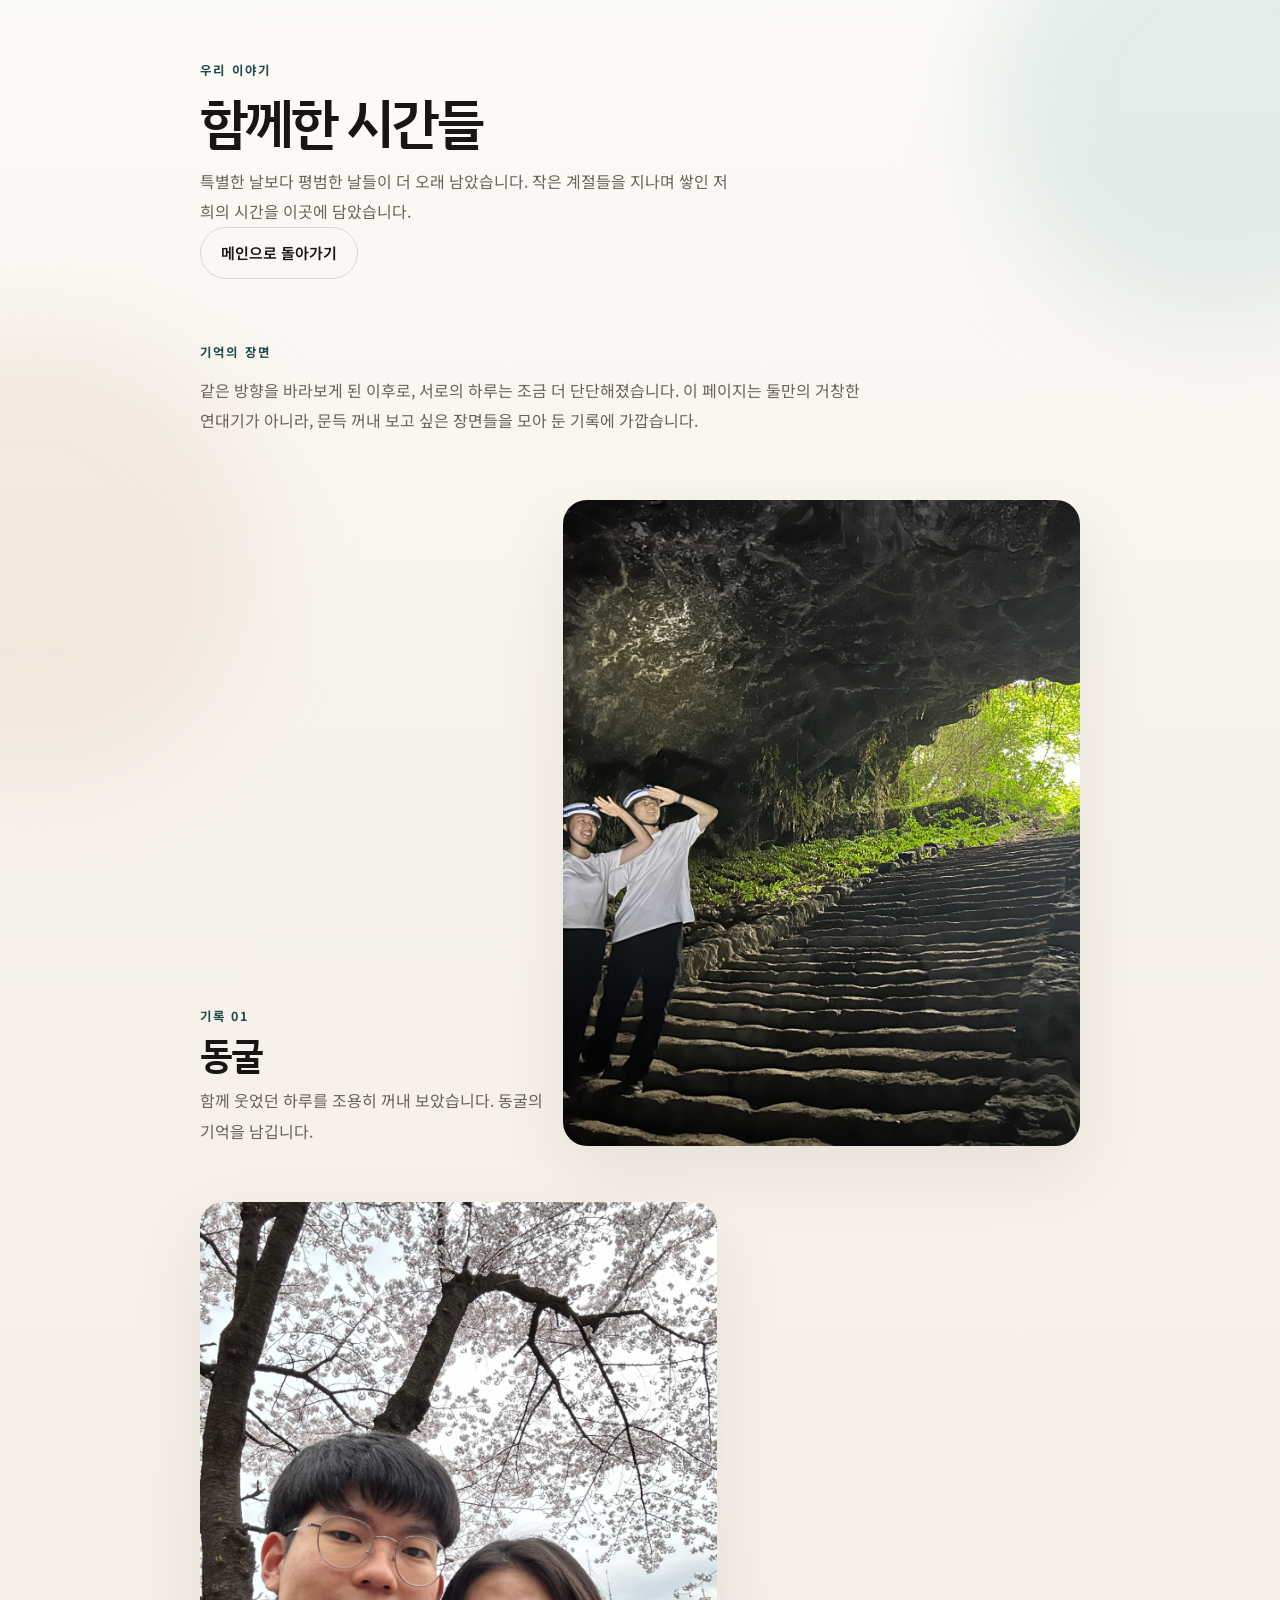
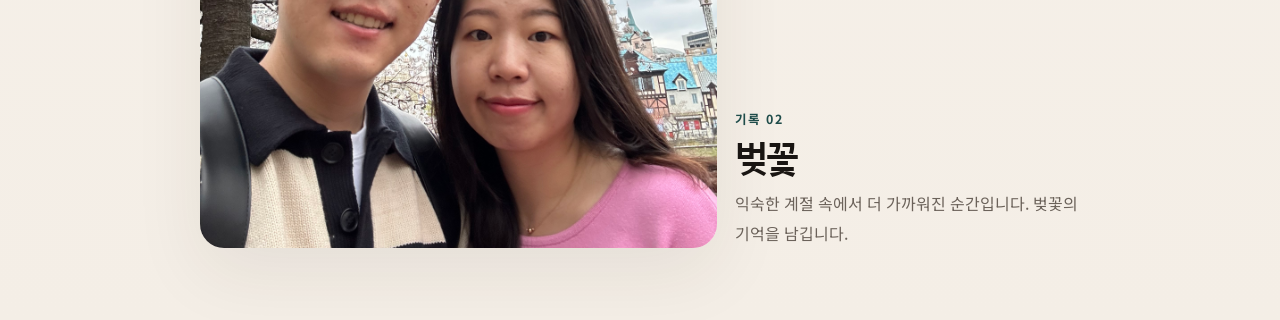
==== story.html @ d73c4eec "init Signed-off-by: MyeongSuk Yoon <yoonms0101@gmail.com>" ====
<!DOCTYPE html>
<html lang="ko">
<head>
  <meta charset="UTF-8">
  <meta name="viewport" content="width=device-width, initial-scale=1.0">
  <meta name="description" content="윤명석과 이유림의 연애 이야기">
  <title>우리의 이야기</title>
  <link rel="preconnect" href="https://fonts.googleapis.com">
  <link rel="preconnect" href="https://fonts.gstatic.com" crossorigin>
  <link href="https://fonts.googleapis.com/css2?family=IBM+Plex+Sans+KR:wght@400;500;600;700&family=Noto+Sans+KR:wght@300;400;500;700&display=swap" rel="stylesheet">
  <link rel="stylesheet" href="styles.css">
</head>
<body data-page="story">
  <div class="ambient ambient--one"></div>
  <div class="ambient ambient--two"></div>

  <div class="page-shell page-shell--story">
    <header class="story-hero">
      <p class="hero__kicker">우리 이야기</p>
      <h1 class="hero__title">함께한 시간들</h1>
      <p class="hero__lead">
        특별한 날보다 평범한 날들이 더 오래 남았습니다.
        작은 계절들을 지나며 쌓인 저희의 시간을 이곳에 담았습니다.
      </p>
      <a class="button button--quiet" href="/">메인으로 돌아가기</a>
    </header>

    <main class="flow">
      <section class="narrative narrative--story">
        <p class="section-label">기억의 장면</p>
        <div class="narrative__body">
          <p>
            같은 방향을 바라보게 된 이후로, 서로의 하루는 조금 더 단단해졌습니다.
            이 페이지는 둘만의 거창한 연대기가 아니라,
            문득 꺼내 보고 싶은 장면들을 모아 둔 기록에 가깝습니다.
          </p>
        </div>
      </section>

      <section>
        <div id="story-grid" class="story-grid" aria-live="polite"></div>
      </section>
    </main>
  </div>

  <script src="site-data.js"></script>
  <script src="script.js"></script>
</body>
</html>
---- styles.css ----
:root {
  --bg: #f6f1ea;
  --bg-soft: #fbf8f4;
  --paper: rgba(255, 255, 255, 0.54);
  --text: #191512;
  --muted: #6b625a;
  --line: rgba(25, 21, 18, 0.1);
  --accent: #1f4c4a;
  --accent-soft: rgba(31, 76, 74, 0.1);
  --shadow: 0 24px 70px rgba(45, 36, 30, 0.08);
}

* {
  box-sizing: border-box;
}

html {
  scroll-behavior: smooth;
}

body {
  position: relative;
  margin: 0;
  min-height: 100vh;
  color: var(--text);
  font-family: "Noto Sans KR", sans-serif;
  background:
    linear-gradient(180deg, #fdfbf8 0%, #f7f2eb 38%, #f4eee6 100%);
  overflow-x: hidden;
}

body.viewer-open {
  overflow: hidden;
}

img {
  display: block;
  max-width: 100%;
}

a {
  color: inherit;
  text-decoration: none;
}

.ambient {
  position: fixed;
  inset: auto;
  width: 28rem;
  height: 28rem;
  border-radius: 50%;
  filter: blur(50px);
  opacity: 0.5;
  pointer-events: none;
  z-index: 0;
}

.ambient--one {
  top: -8rem;
  right: -10rem;
  background: rgba(194, 220, 216, 0.9);
}

.ambient--two {
  left: -12rem;
  bottom: 8rem;
  background: rgba(233, 207, 190, 0.65);
}

.page-shell {
  position: relative;
  z-index: 1;
  width: min(100%, 860px);
  margin: 0 auto;
  padding: 28px 20px 72px;
}

.page-shell--story {
  width: min(100%, 920px);
}

.hero,
.story-hero,
.narrative,
.details,
.story-callout,
.gallery-section,
.accounts {
  position: relative;
}

.hero {
  padding-top: 1.2rem;
}

.hero__kicker,
.section-label {
  margin: 0 0 14px;
  color: var(--accent);
  font-size: 0.78rem;
  font-weight: 700;
  letter-spacing: 0.18em;
  text-transform: uppercase;
}

.hero__title,
h2,
h3 {
  margin: 0;
  font-family: "IBM Plex Sans KR", "Noto Sans KR", sans-serif;
  letter-spacing: -0.05em;
  line-height: 1.08;
}

.hero__title {
  font-size: clamp(2rem, 7vw, 3.4rem);
  font-weight: 600;
  max-width: none;
}

.hero__date {
  margin: 22px 0 0;
  font-size: 0.96rem;
  font-weight: 700;
  letter-spacing: 0.08em;
  text-transform: uppercase;
}

.hero__lead,
.narrative__body p,
.story-callout p,
.accounts__lead,
.story-card p,
.account-row span,
.empty-state {
  margin: 0;
  color: var(--muted);
  font-size: 1rem;
  line-height: 1.9;
}

.hero__lead {
  max-width: 33rem;
  margin-top: 14px;
}

.hero__photo {
  position: relative;
  margin-top: 28px;
}

.hero__image {
  width: 100%;
  height: auto;
}

.flow {
  display: grid;
  gap: 64px;
  margin-top: 64px;
}

.narrative__body {
  display: grid;
  gap: 18px;
  max-width: 42rem;
}

.details {
  display: grid;
  gap: 0;
  padding: 0;
}

.details::before,
.details::after {
  content: "";
  display: block;
  height: 18px;
}

.details__line {
  width: 100%;
  height: 1px;
  margin: 0 0 22px;
  background: linear-gradient(90deg, rgba(25, 21, 18, 0.18), rgba(25, 21, 18, 0.02));
}

.details__grid {
  display: grid;
  gap: 10px;
}

.details__item {
  display: flex;
  align-items: center;
  justify-content: center;
  text-align: center;
  min-height: 1.6em;
}

.details__item--date {
  margin-top: 10px;
}

.details strong,
.account-row strong {
  font-size: 1.05rem;
  font-weight: 600;
}

.details__inline-subtext {
  display: inline-block;
  color: var(--muted);
  font-size: 0.8rem;
  font-weight: 400;
  line-height: 1;
  vertical-align: 0.12em;
}

.story-callout {
  display: grid;
  gap: 20px;
  padding: 28px 0;
  border-top: 1px solid var(--line);
  border-bottom: 1px solid var(--line);
}

.story-callout h2,
.section-heading h2 {
  font-size: clamp(1.65rem, 6vw, 2.5rem);
  font-weight: 600;
  margin-bottom: 12px;
}

.button {
  display: inline-flex;
  align-items: center;
  justify-content: center;
  min-height: 52px;
  width: fit-content;
  padding: 0 20px;
  border-radius: 999px;
  background: var(--text);
  color: #f8f6f2;
  font-size: 0.94rem;
  font-weight: 600;
  transition: transform 180ms ease, opacity 180ms ease, background 180ms ease;
}

.button:hover {
  transform: translateY(-1px);
  opacity: 0.92;
}

.button--quiet {
  background: transparent;
  color: var(--text);
  border: 1px solid rgba(25, 21, 18, 0.14);
}

.gallery-grid {
  display: grid;
  grid-template-columns: repeat(2, minmax(0, 1fr));
  gap: 12px;
  margin-top: 22px;
}

.gallery-item {
  appearance: none;
  padding: 0;
  border: 0;
  width: 100%;
  cursor: pointer;
  overflow: hidden;
  border-radius: 20px;
  background: var(--paper);
}

.gallery-item img {
  width: 100%;
  aspect-ratio: 1 / 1.22;
  object-fit: cover;
  transition: transform 300ms ease;
  vertical-align: top;
}

.gallery-item:hover img,
.story-card:hover img {
  transform: scale(1.03);
}

.accounts__lead {
  max-width: 34rem;
}

.account-table {
  display: grid;
  gap: 28px;
  margin-top: 28px;
}

.account-group {
  padding-top: 18px;
  border-top: 1px solid var(--line);
}

.account-group h3 {
  font-size: 1.5rem;
  font-weight: 600;
  margin-bottom: 18px;
}

.account-row {
  display: grid;
  grid-template-columns: minmax(0, 1fr) auto;
  column-gap: 18px;
  row-gap: 4px;
  align-items: start;
  padding: 14px 0;
  border-bottom: 1px solid rgba(25, 21, 18, 0.06);
}

.account-row span {
  grid-column: 1;
  grid-row: 1;
}

.account-row strong {
  grid-column: 1;
  grid-row: 2;
}

.copy-button {
  grid-column: 2;
  grid-row: 1;
  align-self: start;
  justify-self: end;
  padding: 0;
  border: 0;
  background: transparent;
  color: var(--muted);
  font: inherit;
  font-size: 0.9rem;
  font-weight: 500;
  letter-spacing: -0.01em;
  cursor: pointer;
}

.story-hero {
  padding-top: 1.2rem;
}

.story-grid {
  display: grid;
  gap: 36px;
}

.story-card {
  display: grid;
  gap: 18px;
}

.story-card img {
  width: 100%;
  aspect-ratio: 4 / 5;
  object-fit: cover;
  border-radius: 24px;
  box-shadow: var(--shadow);
  transition: transform 300ms ease;
}

.story-card__body {
  display: grid;
  gap: 10px;
  max-width: 34rem;
}

.story-card__tag {
  color: var(--accent);
  font-size: 0.78rem;
  font-weight: 700;
  letter-spacing: 0.16em;
  text-transform: uppercase;
}

.story-card h2 {
  font-size: clamp(1.6rem, 6vw, 2.3rem);
  font-weight: 600;
}

.empty-state {
  grid-column: 1 / -1;
  padding: 20px 0;
}

.gallery-viewer {
  position: fixed;
  inset: 0;
  z-index: 50;
  display: none;
  place-items: center;
}

.gallery-viewer.is-open {
  display: grid;
}

.gallery-viewer__backdrop {
  position: absolute;
  inset: 0;
  background:
    linear-gradient(180deg, #fdfbf8 0%, #f7f2eb 38%, #f4eee6 100%);
  transition: background 220ms ease;
}

.gallery-viewer__figure {
  position: relative;
  z-index: 1;
  margin: 0;
  width: 100%;
  height: 100%;
  display: grid;
  place-items: center;
  padding: 0;
}

.gallery-viewer__frame {
  width: 100%;
  height: 100%;
  display: grid;
  place-items: center;
}

.gallery-viewer__image {
  max-width: 100%;
  max-height: 100%;
  width: auto;
  height: auto;
  object-fit: contain;
  border-radius: 0;
}

.gallery-viewer__counter {
  position: absolute;
  bottom: 12px;
  left: 50%;
  transform: translateX(-50%);
  color: rgba(25, 21, 18, 0.7);
  font-size: 0.92rem;
  letter-spacing: 0.08em;
}

.gallery-viewer__close,
.gallery-viewer__nav {
  position: absolute;
  z-index: 2;
  display: inline-flex;
  align-items: center;
  justify-content: center;
  border: 0;
  cursor: pointer;
  color: var(--text);
  background: rgba(255, 255, 255, 0.14);
  backdrop-filter: blur(18px) saturate(140%);
  -webkit-backdrop-filter: blur(18px) saturate(140%);
  box-shadow: 0 6px 18px rgba(25, 21, 18, 0.03);
}

.gallery-viewer__close {
  top: 16px;
  right: 16px;
  width: 44px;
  height: 44px;
  border-radius: 999px;
  font-size: 1.9rem;
  line-height: 1;
}

.gallery-viewer__nav {
  top: 50%;
  transform: translateY(-50%);
  width: 44px;
  height: 64px;
  font-size: 2rem;
  color: rgba(25, 21, 18, 0.72);
}

.gallery-viewer__nav--prev {
  left: 12px;
  border-radius: 0 18px 18px 0;
}

.gallery-viewer__nav--next {
  right: 12px;
  border-radius: 18px 0 0 18px;
}

@media (min-width: 720px) {
  .page-shell {
    padding-top: 42px;
  }

  .hero__photo {
    margin-top: 34px;
  }

  .details__grid {
    grid-template-columns: 1fr;
    align-items: center;
  }

  .story-callout {
    grid-template-columns: minmax(0, 1fr) auto;
    align-items: end;
  }

  .gallery-grid {
    grid-template-columns: repeat(3, minmax(0, 1fr));
    gap: 14px;
  }

  .account-table {
    grid-template-columns: repeat(2, minmax(0, 1fr));
    column-gap: 36px;
  }

  .story-grid {
    gap: 56px;
  }

  .gallery-viewer__figure {
    padding: 0;
  }

  .gallery-viewer__close {
    top: 28px;
    right: 28px;
  }

  .gallery-viewer__nav--prev {
    left: 28px;
  }

  .gallery-viewer__nav--next {
    right: 28px;
  }

  .story-card:nth-child(even) {
    grid-template-columns: minmax(0, 1.2fr) minmax(280px, 0.8fr);
    align-items: end;
  }

  .story-card:nth-child(odd) {
    grid-template-columns: minmax(280px, 0.8fr) minmax(0, 1.2fr);
    align-items: end;
  }

  .story-card:nth-child(odd) img {
    order: 2;
  }

  .story-card:nth-child(odd) .story-card__body {
    order: 1;
  }
}
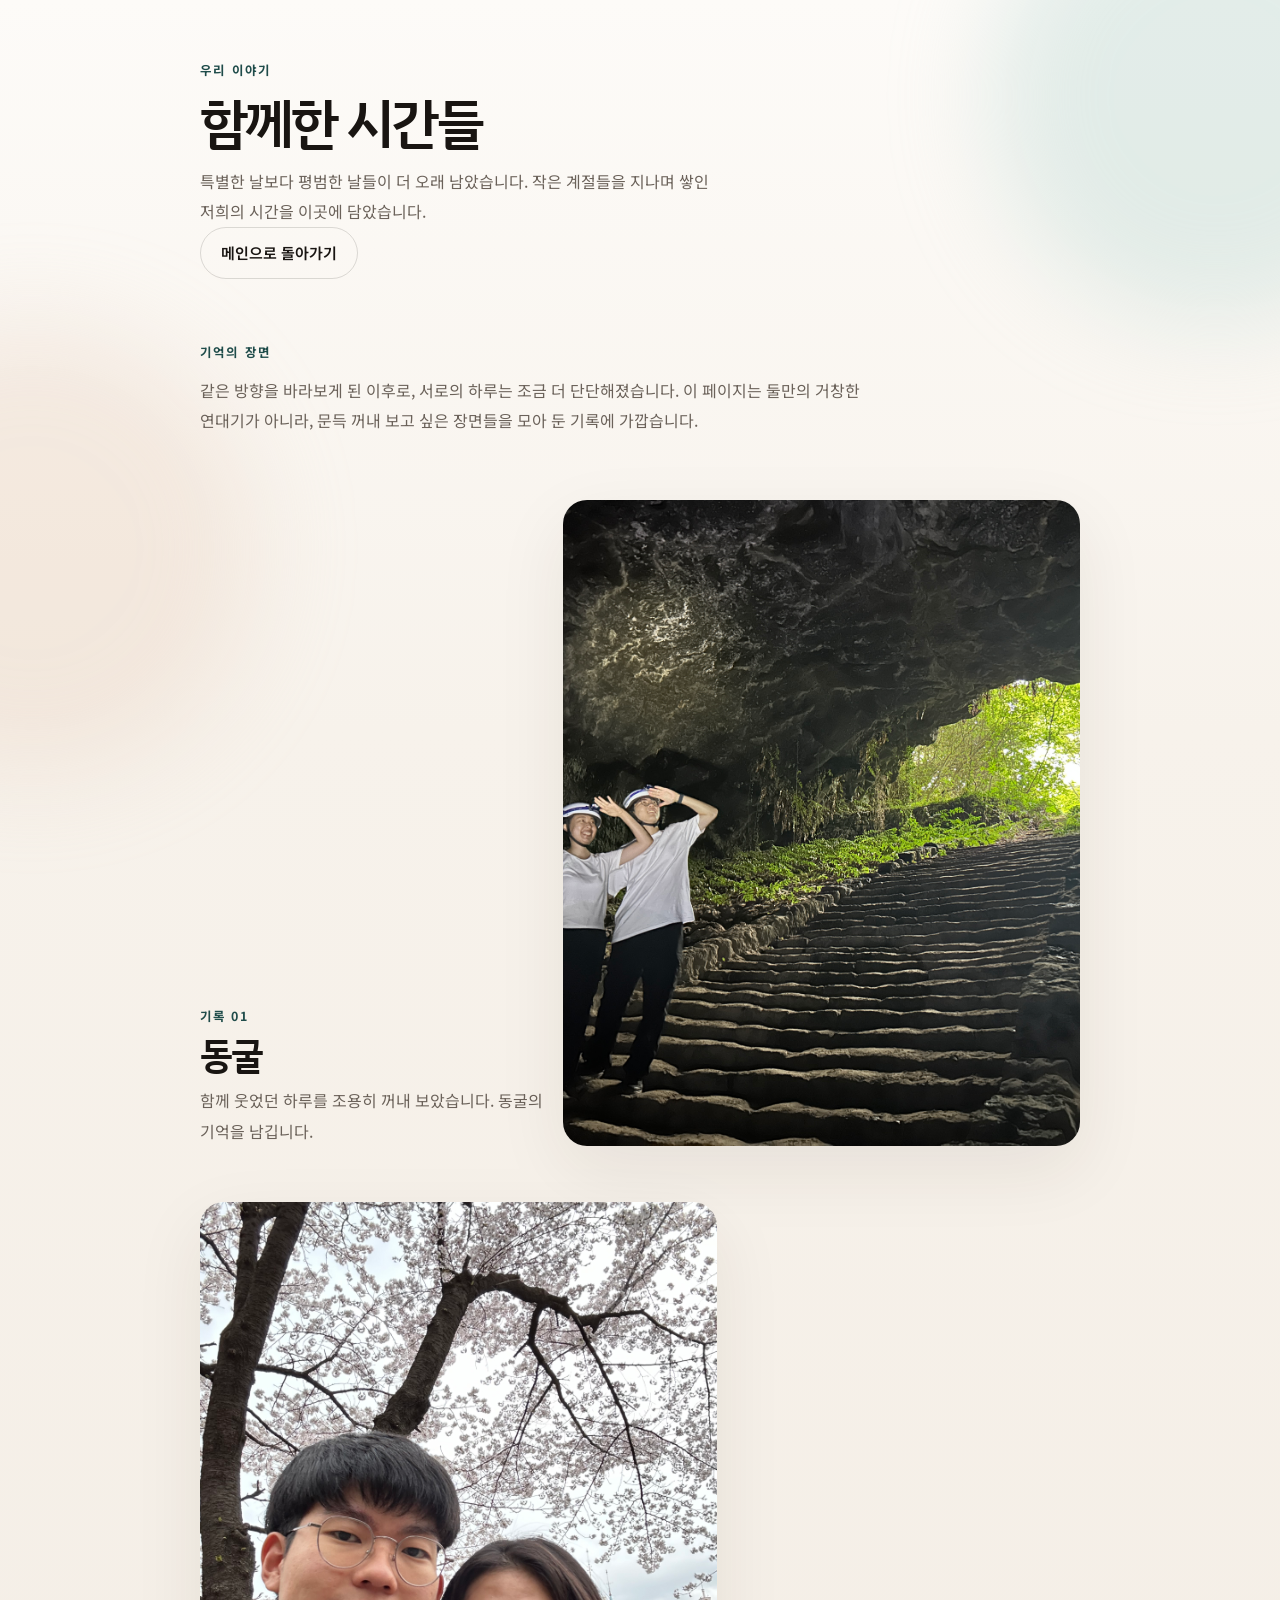
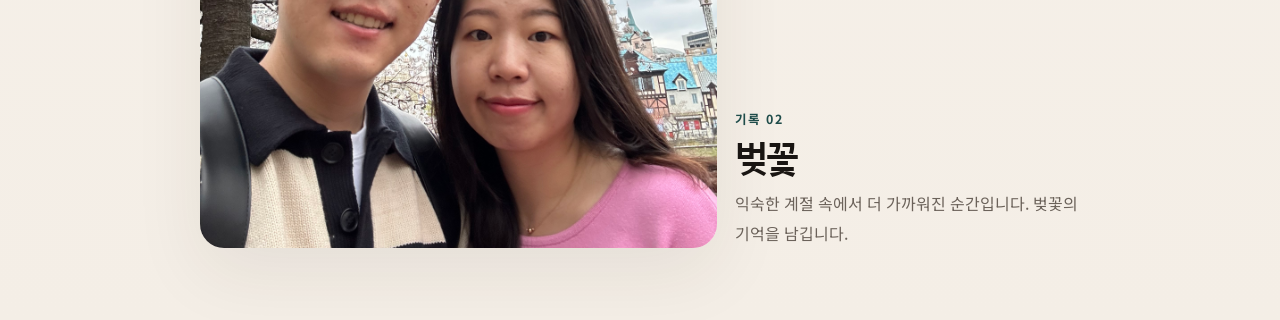
==== commit be63de66: "탭 상단 부분 수정" ====
--- a/story.html
+++ b/story.html
@@ -4,7 +4,8 @@
   <meta charset="UTF-8">
   <meta name="viewport" content="width=device-width, initial-scale=1.0">
   <meta name="description" content="윤명석과 이유림의 연애 이야기">
-  <title>우리의 이야기</title>
+  <title>윤명석 ♥ 이유림 결혼 알림장</title>
+  <link rel="icon" type="image/svg+xml" href="favicon.svg">
   <link rel="preconnect" href="https://fonts.googleapis.com">
   <link rel="preconnect" href="https://fonts.gstatic.com" crossorigin>
   <link href="https://fonts.googleapis.com/css2?family=IBM+Plex+Sans+KR:wght@400;500;600;700&family=Noto+Sans+KR:wght@300;400;500;700&display=swap" rel="stylesheet">
@@ -22,7 +23,7 @@
         특별한 날보다 평범한 날들이 더 오래 남았습니다.
         작은 계절들을 지나며 쌓인 저희의 시간을 이곳에 담았습니다.
       </p>
-      <a class="button button--quiet" href="/">메인으로 돌아가기</a>
+      <a class="button button--quiet" href="./">메인으로 돌아가기</a>
     </header>
 
     <main class="flow">
--- a/styles.css
+++ b/styles.css
@@ -142,6 +142,9 @@
 .hero__lead {
   max-width: 33rem;
   margin-top: 14px;
+  font-family: "Noto Sans KR", sans-serif;
+  word-break: keep-all;
+  overflow-wrap: normal;
 }
 
 .hero__photo {
@@ -172,17 +175,10 @@
   padding: 0;
 }
 
-.details::before,
-.details::after {
-  content: "";
-  display: block;
-  height: 18px;
-}
-
 .details__line {
   width: 100%;
   height: 1px;
-  margin: 0 0 22px;
+  margin: 0 0 64px;
   background: linear-gradient(90deg, rgba(25, 21, 18, 0.18), rgba(25, 21, 18, 0.02));
 }
 
@@ -211,10 +207,12 @@
 
 .details__inline-subtext {
   display: inline-block;
+  min-width: 2.4em;
   color: var(--muted);
   font-size: 0.8rem;
   font-weight: 400;
   line-height: 1;
+  text-align: center;
   vertical-align: 0.12em;
 }
 
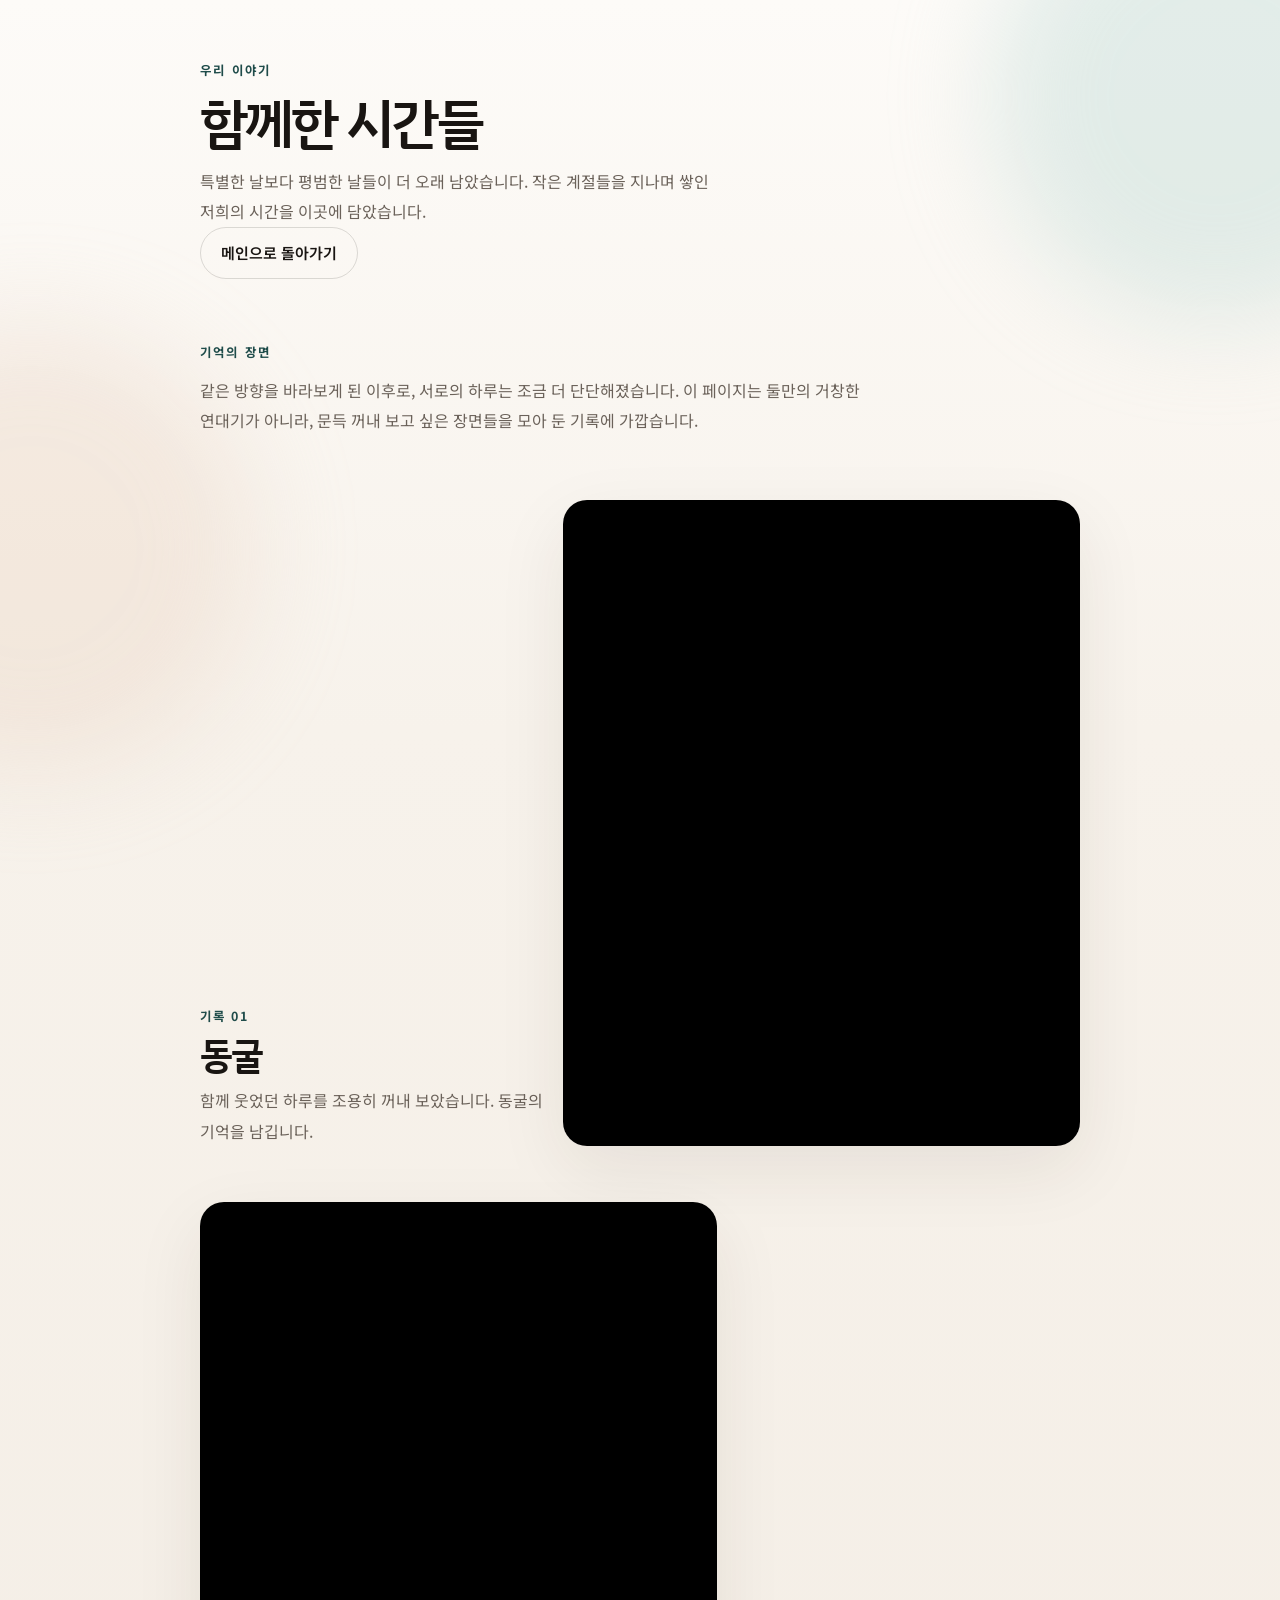
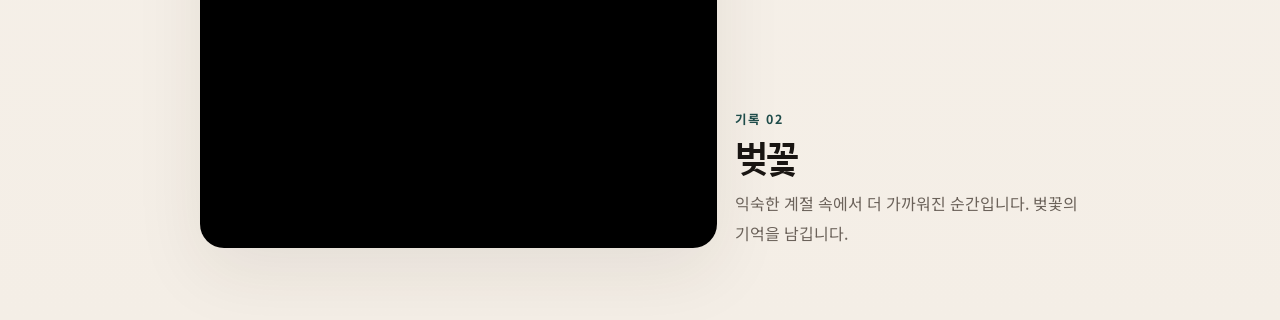
==== commit 836b1af3: "bgm 추가" ====
--- a/story.html
+++ b/story.html
@@ -12,6 +12,11 @@
   <link rel="stylesheet" href="styles.css">
 </head>
 <body data-page="story">
+  <audio id="bgm-player" autoplay loop preload="auto" playsinline>
+    <source src="bgm/bgm.m4a" type="audio/mp4">
+    <source src="bgm/bgm.mp3" type="audio/mpeg">
+  </audio>
+  <button id="bgm-toggle" class="bgm-toggle" type="button" hidden>음악 켜기</button>
   <div class="ambient ambient--one"></div>
   <div class="ambient ambient--two"></div>
 
--- a/styles.css
+++ b/styles.css
@@ -31,6 +31,24 @@
 
 body.viewer-open {
   overflow: hidden;
+}
+
+.bgm-toggle {
+  position: fixed;
+  right: 16px;
+  bottom: 16px;
+  z-index: 55;
+  min-height: 38px;
+  padding: 0 14px;
+  border: 0;
+  border-radius: 999px;
+  background: rgba(25, 21, 18, 0.78);
+  color: #fff;
+  font: inherit;
+  font-size: 0.88rem;
+  cursor: pointer;
+  backdrop-filter: blur(12px);
+  -webkit-backdrop-filter: blur(12px);
 }
 
 img {
@@ -317,6 +335,7 @@
   align-items: start;
   padding: 14px 0;
   border-bottom: 1px solid rgba(25, 21, 18, 0.06);
+  cursor: pointer;
 }
 
 .account-row span {
@@ -327,6 +346,11 @@
 .account-row strong {
   grid-column: 1;
   grid-row: 2;
+}
+
+.account-copy-target {
+  width: fit-content;
+  cursor: pointer;
 }
 
 .copy-button {
@@ -345,6 +369,39 @@
   cursor: pointer;
 }
 
+.copy-toast {
+  position: fixed;
+  left: 50%;
+  bottom: 28px;
+  z-index: 60;
+  width: max-content;
+  max-width: min(calc(100vw - 32px), 420px);
+  padding: 10px 14px;
+  border-radius: 999px;
+  background: rgba(25, 21, 18, 0.82);
+  color: #fff;
+  font-size: 0.9rem;
+  line-height: 1;
+  text-align: center;
+  word-break: keep-all;
+  overflow-wrap: break-word;
+  transform: translate(-50%, 12px);
+  opacity: 0;
+  pointer-events: none;
+  transition: opacity 180ms ease, transform 180ms ease;
+  backdrop-filter: blur(12px);
+  -webkit-backdrop-filter: blur(12px);
+}
+
+.copy-toast.is-visible {
+  opacity: 1;
+  transform: translate(-50%, 0);
+}
+
+.copy-toast.is-error {
+  background: rgba(110, 38, 44, 0.88);
+}
+
 .story-hero {
   padding-top: 1.2rem;
 }
@@ -417,7 +474,7 @@
   z-index: 1;
   margin: 0;
   width: 100%;
-  height: 100%;
+  height: 100dvh;
   display: grid;
   place-items: center;
   padding: 0;
@@ -425,14 +482,14 @@
 
 .gallery-viewer__frame {
   width: 100%;
-  height: 100%;
+  height: 100dvh;
   display: grid;
   place-items: center;
 }
 
 .gallery-viewer__image {
   max-width: 100%;
-  max-height: 100%;
+  max-height: calc(100dvh - 56px);
   width: auto;
   height: auto;
   object-fit: contain;
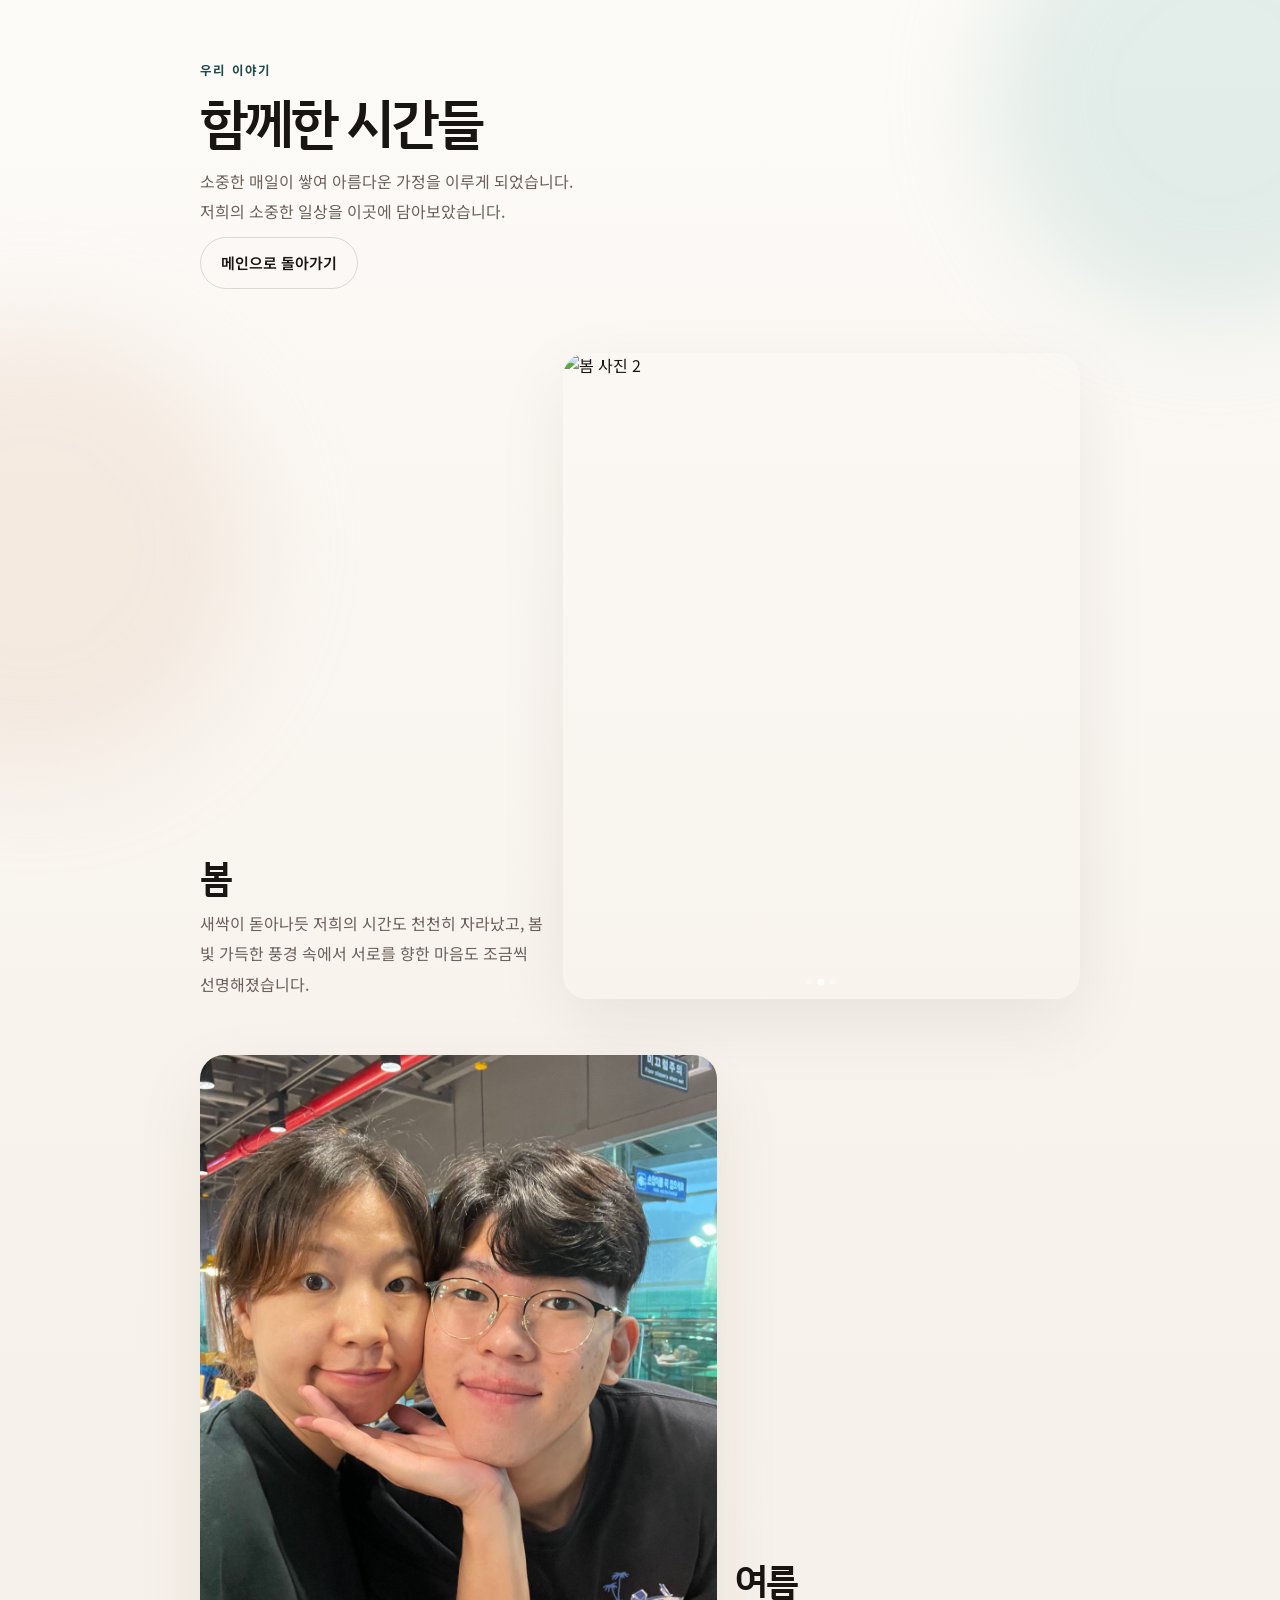
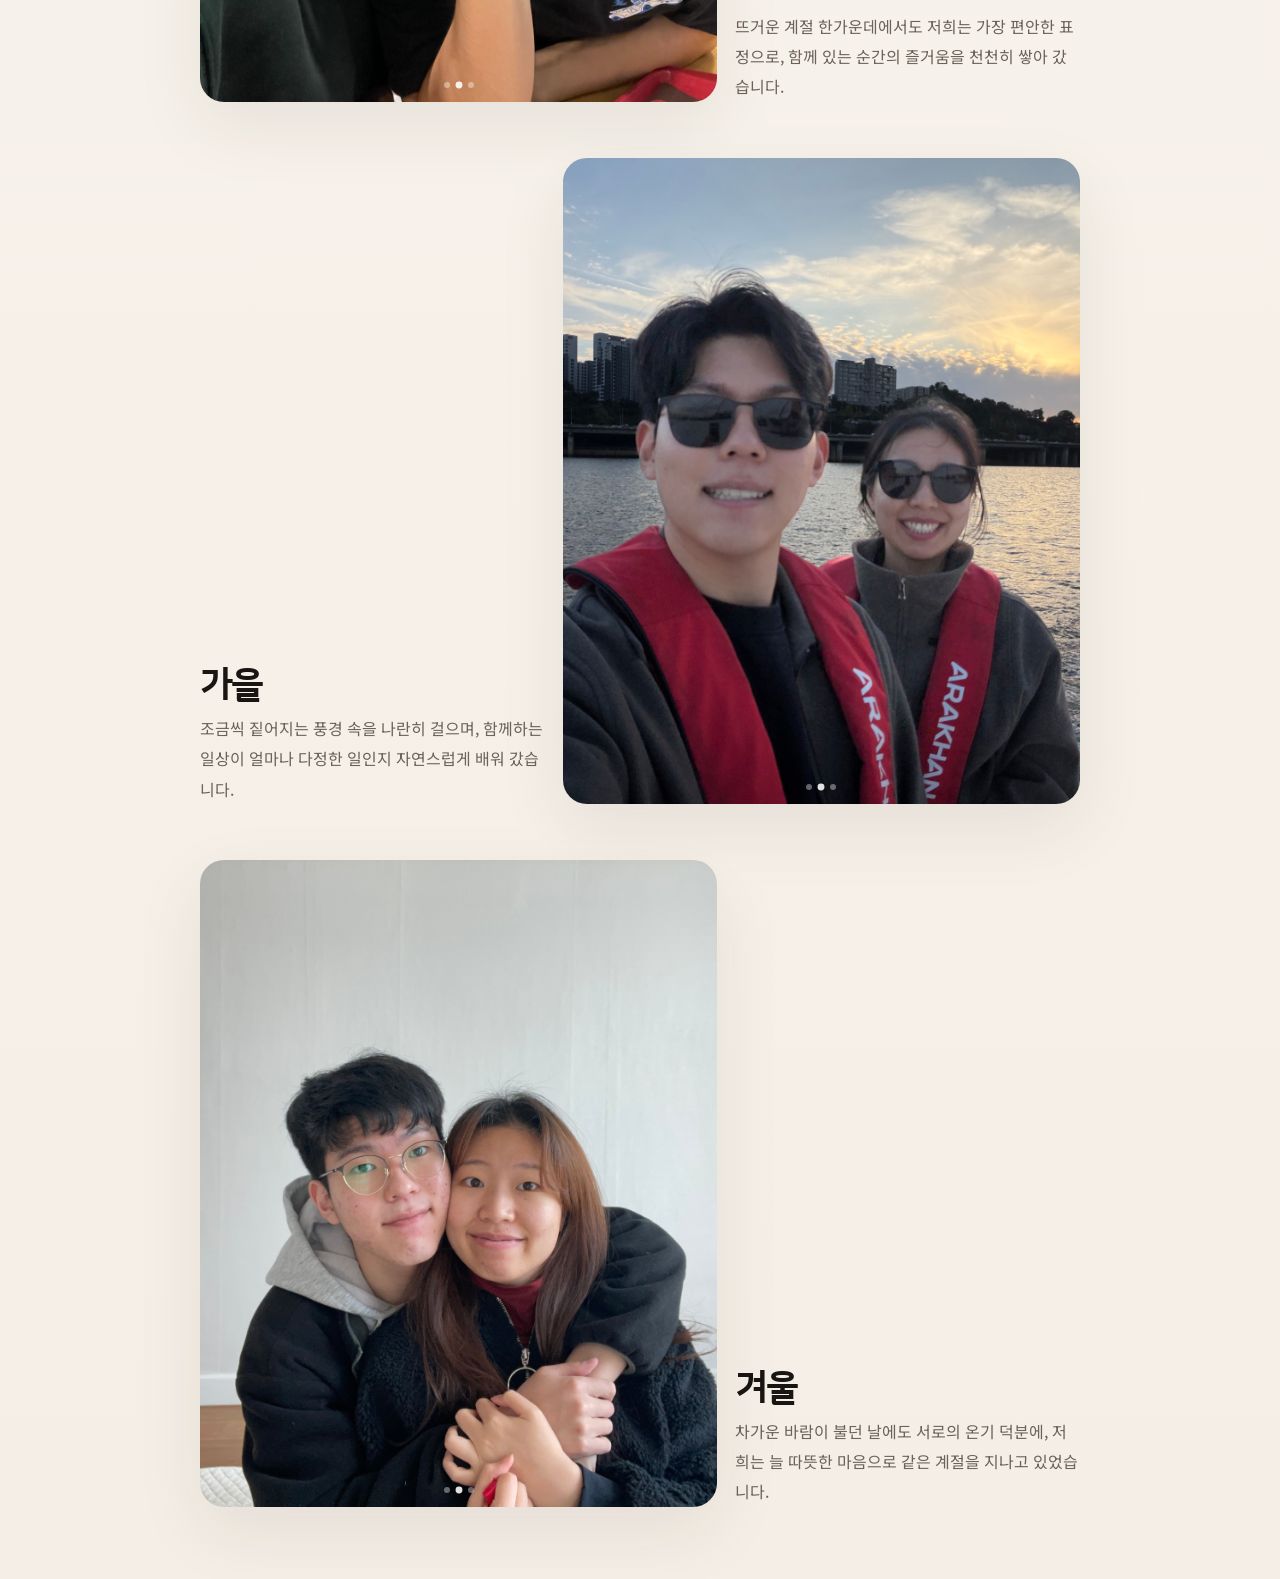
==== commit a8f1c8a2: "story 멘트 변경" ====
--- a/story.html
+++ b/story.html
@@ -24,25 +24,13 @@
     <header class="story-hero">
       <p class="hero__kicker">우리 이야기</p>
       <h1 class="hero__title">함께한 시간들</h1>
-      <p class="hero__lead">
-        특별한 날보다 평범한 날들이 더 오래 남았습니다.
-        작은 계절들을 지나며 쌓인 저희의 시간을 이곳에 담았습니다.
+      <p class="hero__lead">소중한 매일이 쌓여 아름다운 가정을 이루게 되었습니다.
+        저희의 소중한 일상을 이곳에 담아보았습니다.
       </p>
       <a class="button button--quiet" href="./">메인으로 돌아가기</a>
     </header>
 
     <main class="flow">
-      <section class="narrative narrative--story">
-        <p class="section-label">기억의 장면</p>
-        <div class="narrative__body">
-          <p>
-            같은 방향을 바라보게 된 이후로, 서로의 하루는 조금 더 단단해졌습니다.
-            이 페이지는 둘만의 거창한 연대기가 아니라,
-            문득 꺼내 보고 싶은 장면들을 모아 둔 기록에 가깝습니다.
-          </p>
-        </div>
-      </section>
-
       <section>
         <div id="story-grid" class="story-grid" aria-live="polite"></div>
       </section>
--- a/styles.css
+++ b/styles.css
@@ -275,11 +275,19 @@
   border: 1px solid rgba(25, 21, 18, 0.14);
 }
 
+.story-hero .button--quiet {
+  margin-top: 10px;
+}
+
 .gallery-grid {
   display: grid;
   grid-template-columns: repeat(2, minmax(0, 1fr));
   gap: 12px;
   margin-top: 22px;
+}
+
+.gallery-grid--collapsed .gallery-item:nth-child(n + 5) {
+  display: none;
 }
 
 .gallery-item {
@@ -302,8 +310,24 @@
 }
 
 .gallery-item:hover img,
-.story-card:hover img {
+.story-card:hover .story-card__image.is-active {
   transform: scale(1.03);
+}
+
+.gallery-toggle {
+  display: inline-flex;
+  align-items: center;
+  justify-content: center;
+  min-height: 44px;
+  margin: 22px auto 0;
+  padding: 0 18px;
+  border: 1px solid rgba(25, 21, 18, 0.12);
+  border-radius: 999px;
+  background: rgba(255, 255, 255, 0.5);
+  color: var(--text);
+  font: inherit;
+  font-size: 0.92rem;
+  cursor: pointer;
 }
 
 .accounts__lead {
@@ -406,6 +430,10 @@
   padding-top: 1.2rem;
 }
 
+.story-hero .hero__lead {
+  white-space: pre-line;
+}
+
 .story-grid {
   display: grid;
   gap: 36px;
@@ -416,13 +444,50 @@
   gap: 18px;
 }
 
-.story-card img {
+.story-card__media {
+  position: relative;
   width: 100%;
   aspect-ratio: 4 / 5;
-  object-fit: cover;
+  overflow: hidden;
   border-radius: 24px;
   box-shadow: var(--shadow);
-  transition: transform 300ms ease;
+}
+
+.story-card__image {
+  position: absolute;
+  inset: 0;
+  width: 100%;
+  height: 100%;
+  object-fit: cover;
+  opacity: 0;
+  transition: opacity 700ms ease, transform 700ms ease;
+}
+
+.story-card__image.is-active {
+  opacity: 1;
+}
+
+.story-card__dots {
+  position: absolute;
+  left: 50%;
+  bottom: 14px;
+  z-index: 1;
+  display: inline-flex;
+  gap: 6px;
+  transform: translateX(-50%);
+}
+
+.story-card__dot {
+  width: 6px;
+  height: 6px;
+  border-radius: 999px;
+  background: rgba(255, 255, 255, 0.38);
+  transition: transform 220ms ease, background 220ms ease;
+}
+
+.story-card__dot.is-active {
+  background: rgba(255, 255, 255, 0.88);
+  transform: scale(1.15);
 }
 
 .story-card__body {
@@ -575,6 +640,14 @@
     gap: 14px;
   }
 
+  .gallery-grid--collapsed .gallery-item:nth-child(n + 5) {
+    display: block;
+  }
+
+  .gallery-grid--collapsed .gallery-item:nth-child(n + 7) {
+    display: none;
+  }
+
   .account-table {
     grid-template-columns: repeat(2, minmax(0, 1fr));
     column-gap: 36px;
@@ -611,7 +684,7 @@
     align-items: end;
   }
 
-  .story-card:nth-child(odd) img {
+  .story-card:nth-child(odd) .story-card__media {
     order: 2;
   }
 
